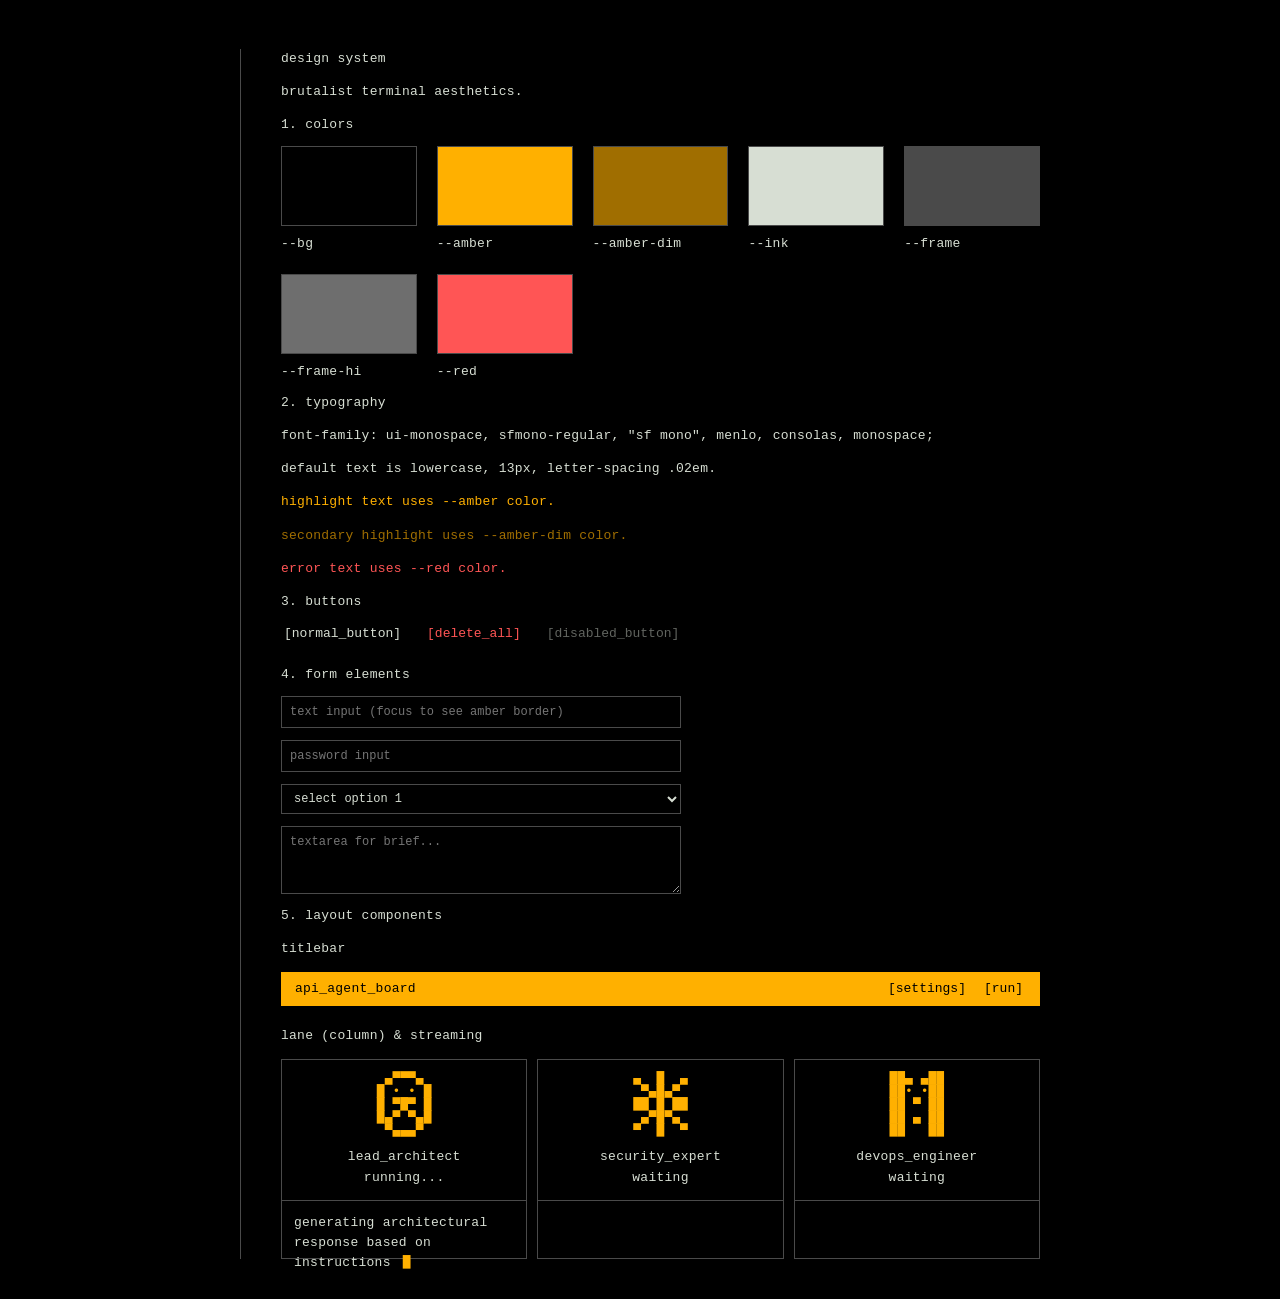
==== design-system.html @ 5b819000 "refactor: simplify into client-side app, add mistral, update UI and docs" ====
<!DOCTYPE html>
<html lang="en">
<head>
  <meta charset="UTF-8">
  <meta name="viewport" content="width=device-width, initial-scale=1.0">
  <title>Design System - API Agent Board</title>
  <style>
    :root {
      --bg: #000000;
      --amber: #ffb000;
      --amber-dim: #a06e00;
      --ink: #d7ded3;
      --frame: #4a4a4a;
      --frame-hi: #6e6e6e;
      --red: #ff5555;
      --mono: ui-monospace, SFMono-Regular, "SF Mono", Menlo, Consolas, monospace;
    }
    
    * { 
      box-sizing: border-box; 
      font-family: var(--mono);
      font-size: 13px;
      font-weight: 400;
      font-style: normal;
    }
    
    body {
      background: var(--bg);
      color: var(--ink);
      font: 13px/1.55 var(--mono);
      letter-spacing: .02em;
      margin: 0;
      padding: 40px;
      text-transform: lowercase;
    }

    ::selection { background: var(--amber); color: #000; }

    .container {
      max-width: 800px;
      margin: 0 auto;
      border-left: 1px solid var(--frame);
      padding-left: 40px;
    }


    /* Colors */
    .color-grid {
      display: grid;
      grid-template-columns: repeat(auto-fill, minmax(120px, 1fr));
      gap: 20px;
    }
    .color-swatch {
      height: 80px;
      border: 1px solid var(--frame);
      margin-bottom: 8px;
    }

    /* Buttons */
    button {
      background: none;
      border: 0;
      padding: 1px 3px;
      font: inherit;
      color: var(--ink);
      cursor: pointer;
      text-transform: lowercase;
    }
    button::before { content: "["; }
    button::after { content: "]"; }
    button:hover:not(:disabled) { background: #000; color: var(--amber); }
    button:disabled { opacity: .45; cursor: default; }

    .btn-danger { color: var(--red); }
    .btn-danger:hover:not(:disabled) { color: var(--red); }

    /* Inputs */
    input, textarea, select {
      display: block;
      width: 100%;
      max-width: 400px;
      background: transparent;
      border: 1px solid var(--frame);
      color: var(--ink);
      font: 12px/1.5 var(--mono);
      padding: 6px 8px;
      caret-color: var(--amber);
      text-transform: lowercase;
      margin-bottom: 12px;
    }
    input:focus, textarea:focus, select:focus {
      outline: none;
      border-color: var(--amber);
    }
    select option { background: #000; color: var(--ink); }

    /* Component Examples */
    .mock-titlebar {
      display: flex;
      align-items: center;
      gap: 12px;
      background: var(--amber);
      color: #000;
      padding: 6px 14px;
      margin-bottom: 20px;
    }
    .mock-titlebar button { color: #000; }
    .mock-titlebar button:hover:not(:disabled) { color: var(--amber); }

    .mock-lane {
      border: 1px solid var(--frame);
      width: 300px;
      height: 200px;
      display: flex;
      flex-direction: column;
    }
    .lane-head {
      padding: 12px 10px;
      border-bottom: 1px solid var(--frame);
      text-align: center;
      perspective: 400px;
    }
    .lane-body {
      padding: 12px;
      flex: 1;
    }
    
    .cursor::after {
      content: "█";
      color: var(--amber);
      animation: blink 0.9s steps(2, start) infinite;
      margin-left: 4px;
    }
    @keyframes blink { 50% { opacity: 0.15; } }

    /* ASCII Tamagotchi Logos */
    .logo {
      margin: 0 0 10px 0;
      color: var(--amber);
      line-height: 1;
      letter-spacing: 0;
      white-space: pre;
      user-select: none;
      font-variant-ligatures: none;
    }
    
    @keyframes bob { 0%, 100% { transform: translateY(0); } 50% { transform: translateY(-3px); } }
    @keyframes spin { from { transform: rotateY(0); } to { transform: rotateY(360deg); } }
    
    .logo[data-provider="openai"] { animation: bob 4.5s ease-in-out infinite; }
    .logo[data-provider="gemini"] { animation: bob 4s ease-in-out infinite; }
    .logo[data-provider="custom"] { animation: bob 5s ease-in-out infinite; }
    .logo.spinning { animation: spin 0.8s ease-in-out; }

  </style>
</head>
<body>
  <div class="container">
    <h1>Design System</h1>
    <p>Brutalist terminal aesthetics.</p>

    <h2>1. Colors</h2>
    <div class="color-grid">
      <div><div class="color-swatch" style="background: var(--bg);"></div><div class="color-label">--bg</div></div>
      <div><div class="color-swatch" style="background: var(--amber);"></div><div class="color-label">--amber</div></div>
      <div><div class="color-swatch" style="background: var(--amber-dim);"></div><div class="color-label">--amber-dim</div></div>
      <div><div class="color-swatch" style="background: var(--ink);"></div><div class="color-label">--ink</div></div>
      <div><div class="color-swatch" style="background: var(--frame);"></div><div class="color-label">--frame</div></div>
      <div><div class="color-swatch" style="background: var(--frame-hi);"></div><div class="color-label">--frame-hi</div></div>
      <div><div class="color-swatch" style="background: var(--red);"></div><div class="color-label">--red</div></div>
    </div>

    <h2>2. Typography</h2>
    <p>font-family: ui-monospace, SFMono-Regular, "SF Mono", Menlo, Consolas, monospace;</p>
    <p>default text is lowercase, 13px, letter-spacing .02em.</p>
    <p style="color: var(--amber);">highlight text uses --amber color.</p>
    <p style="color: var(--amber-dim);">secondary highlight uses --amber-dim color.</p>
    <p style="color: var(--red);">error text uses --red color.</p>

    <h2>3. Buttons</h2>
    <div style="display: flex; gap: 20px; margin-bottom: 20px;">
      <button>normal_button</button>
      <button class="btn-danger">delete_all</button>
      <button disabled>disabled_button</button>
    </div>

    <h2>4. Form Elements</h2>
    <input type="text" placeholder="text input (focus to see amber border)">
    <input type="password" placeholder="password input">
    <select>
      <option>select option 1</option>
      <option>select option 2</option>
    </select>
    <textarea rows="3" placeholder="textarea for brief..."></textarea>

    <h2>5. Layout Components</h2>
    
    <h3>Titlebar</h3>
    <div class="mock-titlebar">
      <div>api_agent_board</div>
      <div style="margin-left: auto; display: flex; gap: 12px;">
        <button>settings</button>
        <button>run</button>
      </div>
    </div>

    <h3>Lane (Column) & Streaming</h3>
    <div style="display: flex; gap: 10px;">
      <div class="mock-lane">
        <div class="lane-head">
          <div class="logo" data-provider="openai"></div>
          <div class="role">lead_architect</div>
          <div class="status">running...</div>
        </div>
        <div class="lane-body cursor">
          generating architectural response based on instructions
        </div>
      </div>
      
      <div class="mock-lane">
        <div class="lane-head">
          <div class="logo" data-provider="gemini"></div>
          <div class="role">security_expert</div>
          <div class="status">waiting</div>
        </div>
        <div class="lane-body"></div>
      </div>
      
      <div class="mock-lane">
        <div class="lane-head">
          <div class="logo" data-provider="custom"></div>
          <div class="role">devops_engineer</div>
          <div class="status">waiting</div>
        </div>
        <div class="lane-body"></div>
      </div>
    </div>

  </div>
<script type="module">
  // The marks and their animations are the app's, not a copy: this page shows
  // the real component so it cannot drift from it. Needs to be served over
  // http:// (ES modules are blocked on file://), same as the app itself.
  import { LOGOS, startTamagotchis } from './js/logos.js';

  document.querySelectorAll('.logo').forEach(el => {
    el.textContent = LOGOS[el.dataset.provider] || '';
  });
  startTamagotchis();
</script>
</body>
</html>
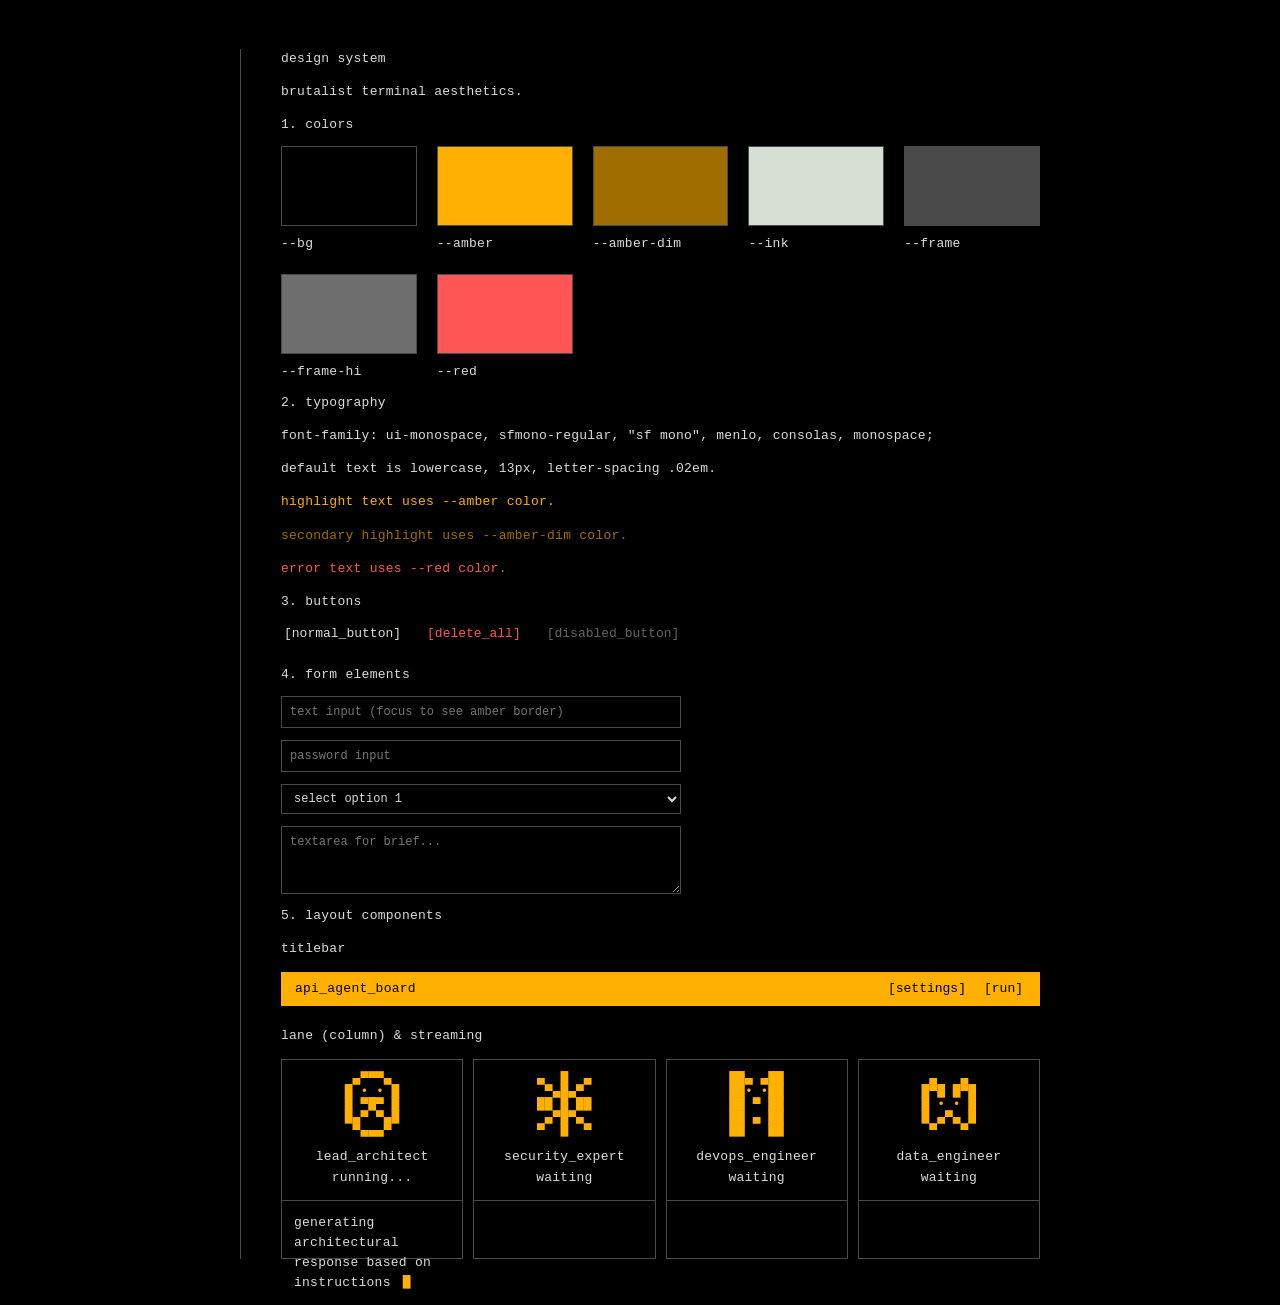
==== commit d9f23e40: "Restore ASCII tamagotchi marks and make their animation robust The marks had been mangled: the opena" ====
--- a/design-system.html
+++ b/design-system.html
@@ -150,6 +150,7 @@
     .logo[data-provider="openai"] { animation: bob 4.5s ease-in-out infinite; }
     .logo[data-provider="gemini"] { animation: bob 4s ease-in-out infinite; }
     .logo[data-provider="custom"] { animation: bob 5s ease-in-out infinite; }
+    .logo[data-provider="mistral"] { animation: bob 4.2s ease-in-out infinite; }
     .logo.spinning { animation: spin 0.8s ease-in-out; }
 
   </style>
@@ -234,6 +235,15 @@
         </div>
         <div class="lane-body"></div>
       </div>
+      
+      <div class="mock-lane">
+        <div class="lane-head">
+          <div class="logo" data-provider="mistral"></div>
+          <div class="role">data_engineer</div>
+          <div class="status">waiting</div>
+        </div>
+        <div class="lane-body"></div>
+      </div>
     </div>
 
   </div>
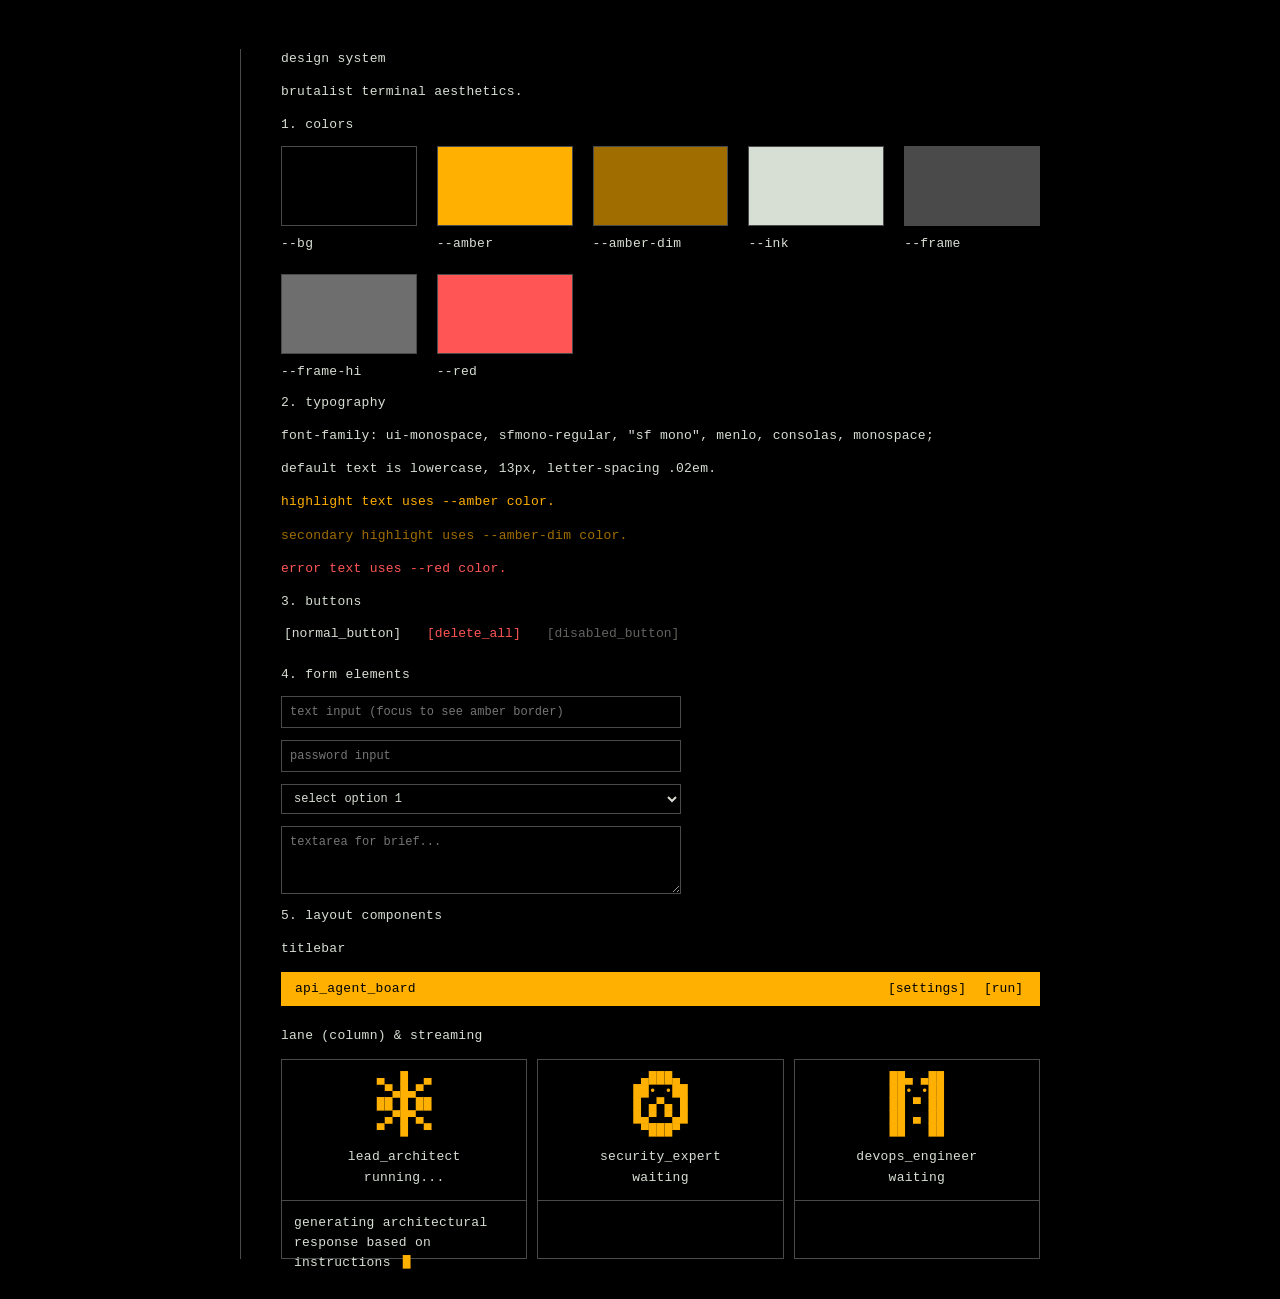
==== commit 5f193233: "Key the lane marks by lane instead of by provider The marks were keyed by service name, so a lane's " ====
--- a/design-system.html
+++ b/design-system.html
@@ -118,7 +118,6 @@
       padding: 12px 10px;
       border-bottom: 1px solid var(--frame);
       text-align: center;
-      perspective: 400px;
     }
     .lane-body {
       padding: 12px;
@@ -133,7 +132,7 @@
     }
     @keyframes blink { 50% { opacity: 0.15; } }
 
-    /* ASCII Tamagotchi Logos */
+    /* ASCII lane marks */
     .logo {
       margin: 0 0 10px 0;
       color: var(--amber);
@@ -143,15 +142,6 @@
       user-select: none;
       font-variant-ligatures: none;
     }
-    
-    @keyframes bob { 0%, 100% { transform: translateY(0); } 50% { transform: translateY(-3px); } }
-    @keyframes spin { from { transform: rotateY(0); } to { transform: rotateY(360deg); } }
-    
-    .logo[data-provider="openai"] { animation: bob 4.5s ease-in-out infinite; }
-    .logo[data-provider="gemini"] { animation: bob 4s ease-in-out infinite; }
-    .logo[data-provider="custom"] { animation: bob 5s ease-in-out infinite; }
-    .logo[data-provider="mistral"] { animation: bob 4.2s ease-in-out infinite; }
-    .logo.spinning { animation: spin 0.8s ease-in-out; }
 
   </style>
 </head>
@@ -209,7 +199,7 @@
     <div style="display: flex; gap: 10px;">
       <div class="mock-lane">
         <div class="lane-head">
-          <div class="logo" data-provider="openai"></div>
+          <div class="logo" data-lane="1"></div>
           <div class="role">lead_architect</div>
           <div class="status">running...</div>
         </div>
@@ -220,7 +210,7 @@
       
       <div class="mock-lane">
         <div class="lane-head">
-          <div class="logo" data-provider="gemini"></div>
+          <div class="logo" data-lane="2"></div>
           <div class="role">security_expert</div>
           <div class="status">waiting</div>
         </div>
@@ -229,34 +219,24 @@
       
       <div class="mock-lane">
         <div class="lane-head">
-          <div class="logo" data-provider="custom"></div>
+          <div class="logo" data-lane="3"></div>
           <div class="role">devops_engineer</div>
           <div class="status">waiting</div>
         </div>
         <div class="lane-body"></div>
       </div>
-      
-      <div class="mock-lane">
-        <div class="lane-head">
-          <div class="logo" data-provider="mistral"></div>
-          <div class="role">data_engineer</div>
-          <div class="status">waiting</div>
-        </div>
-        <div class="lane-body"></div>
-      </div>
+
     </div>
 
   </div>
 <script type="module">
-  // The marks and their animations are the app's, not a copy: this page shows
-  // the real component so it cannot drift from it. Needs to be served over
-  // http:// (ES modules are blocked on file://), same as the app itself.
-  import { LOGOS, startTamagotchis } from './js/logos.js';
+  // The marks are the app's own, not a copy, so this page cannot drift from it.
+  // Needs to be served over http:// (ES modules are blocked on file://).
+  import { LOGOS } from './js/logos.js';
 
   document.querySelectorAll('.logo').forEach(el => {
-    el.textContent = LOGOS[el.dataset.provider] || '';
+    el.textContent = LOGOS['lane' + el.dataset.lane];
   });
-  startTamagotchis();
 </script>
 </body>
 </html>
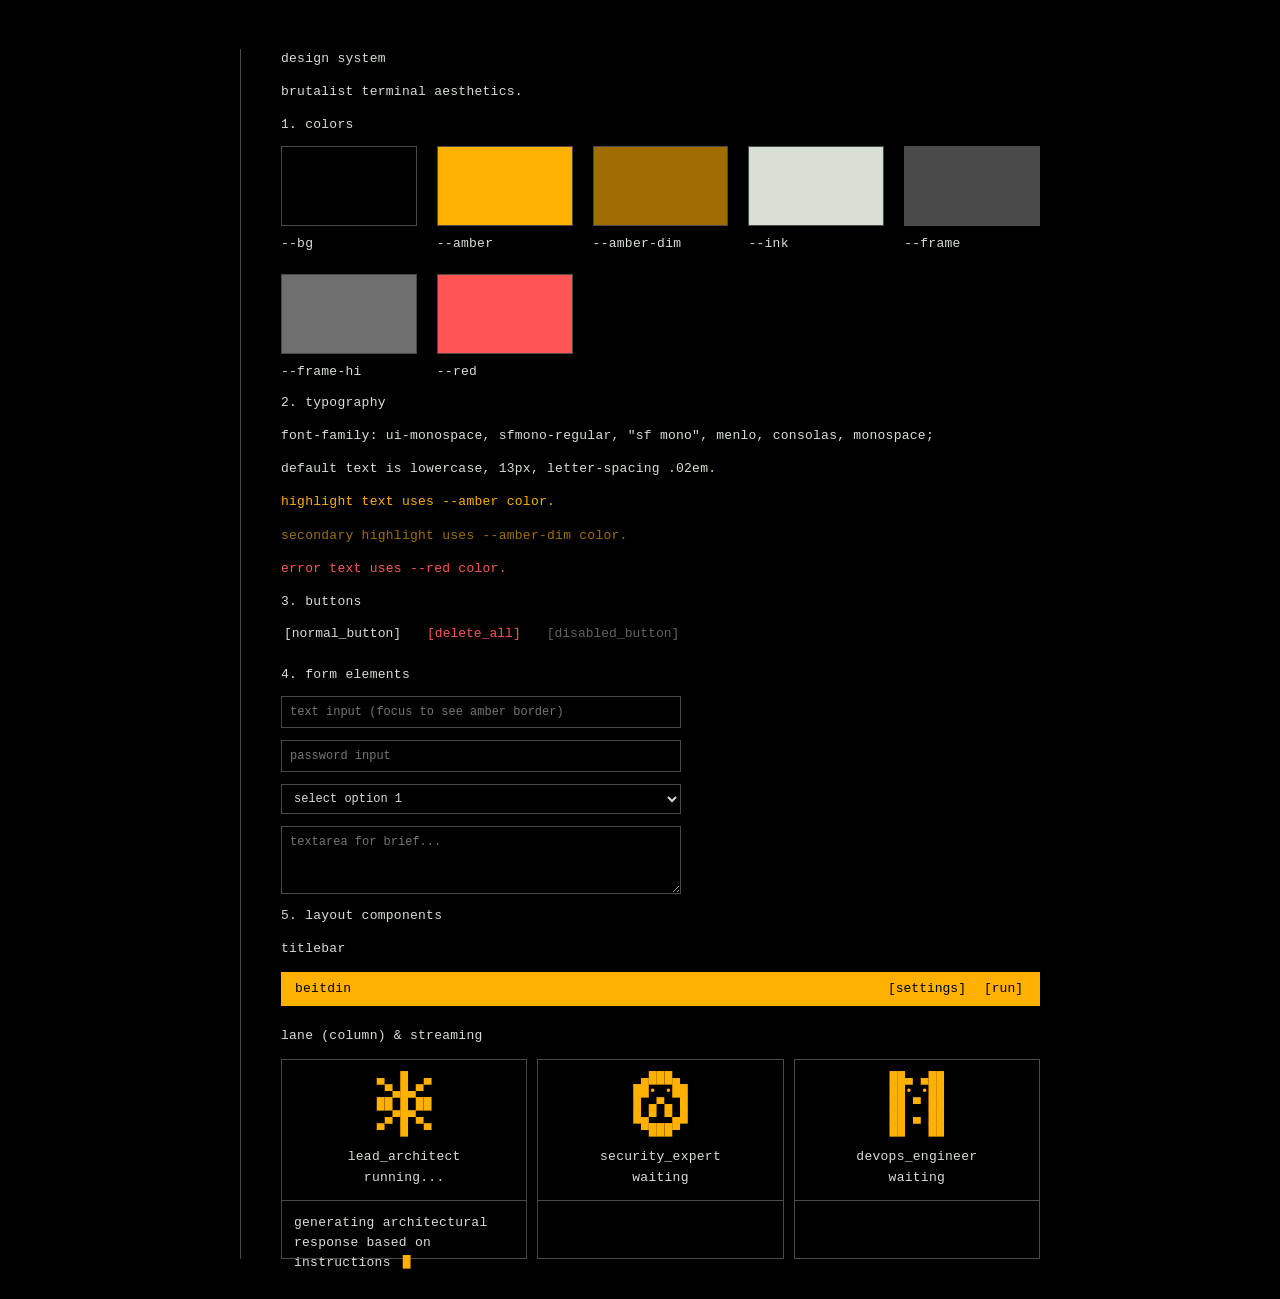
==== commit 6c9d7600: "Rename the app to beitdin A beit din is a rabbinical court and it sits with exactly three judges: on" ====
--- a/design-system.html
+++ b/design-system.html
@@ -3,7 +3,7 @@
 <head>
   <meta charset="UTF-8">
   <meta name="viewport" content="width=device-width, initial-scale=1.0">
-  <title>Design System - API Agent Board</title>
+  <title>Design System - beitdin</title>
   <style>
     :root {
       --bg: #000000;
@@ -188,7 +188,7 @@
     
     <h3>Titlebar</h3>
     <div class="mock-titlebar">
-      <div>api_agent_board</div>
+      <div>beitdin</div>
       <div style="margin-left: auto; display: flex; gap: 12px;">
         <button>settings</button>
         <button>run</button>
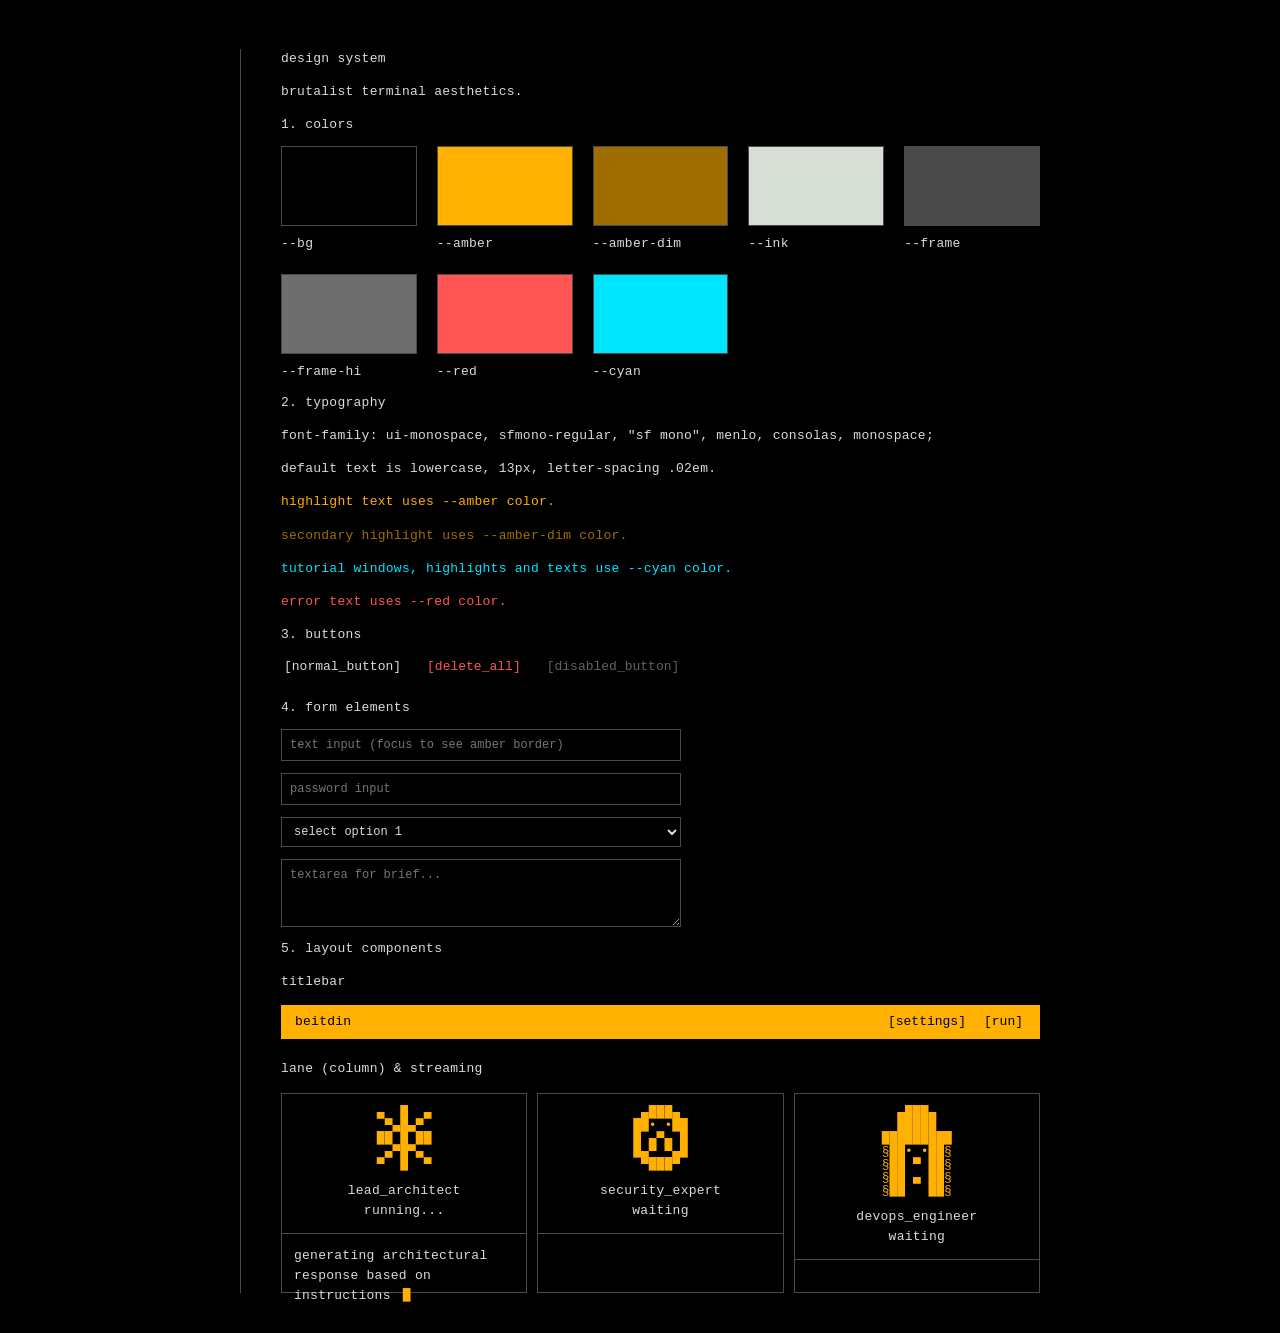
==== commit 3c71b17c: "Add interactive tutorial, transparent favicons, and logical role shift - Add interactive terminal br" ====
--- a/design-system.html
+++ b/design-system.html
@@ -13,6 +13,8 @@
       --frame: #4a4a4a;
       --frame-hi: #6e6e6e;
       --red: #ff5555;
+      --cyan: #00e5ff;
+      --cyan-dim: #008b99;
       --mono: ui-monospace, SFMono-Regular, "SF Mono", Menlo, Consolas, monospace;
     }
     
@@ -159,6 +161,7 @@
       <div><div class="color-swatch" style="background: var(--frame);"></div><div class="color-label">--frame</div></div>
       <div><div class="color-swatch" style="background: var(--frame-hi);"></div><div class="color-label">--frame-hi</div></div>
       <div><div class="color-swatch" style="background: var(--red);"></div><div class="color-label">--red</div></div>
+      <div><div class="color-swatch" style="background: var(--cyan);"></div><div class="color-label">--cyan</div></div>
     </div>
 
     <h2>2. Typography</h2>
@@ -166,6 +169,7 @@
     <p>default text is lowercase, 13px, letter-spacing .02em.</p>
     <p style="color: var(--amber);">highlight text uses --amber color.</p>
     <p style="color: var(--amber-dim);">secondary highlight uses --amber-dim color.</p>
+    <p style="color: var(--cyan);">tutorial windows, highlights and texts use --cyan color.</p>
     <p style="color: var(--red);">error text uses --red color.</p>
 
     <h2>3. Buttons</h2>
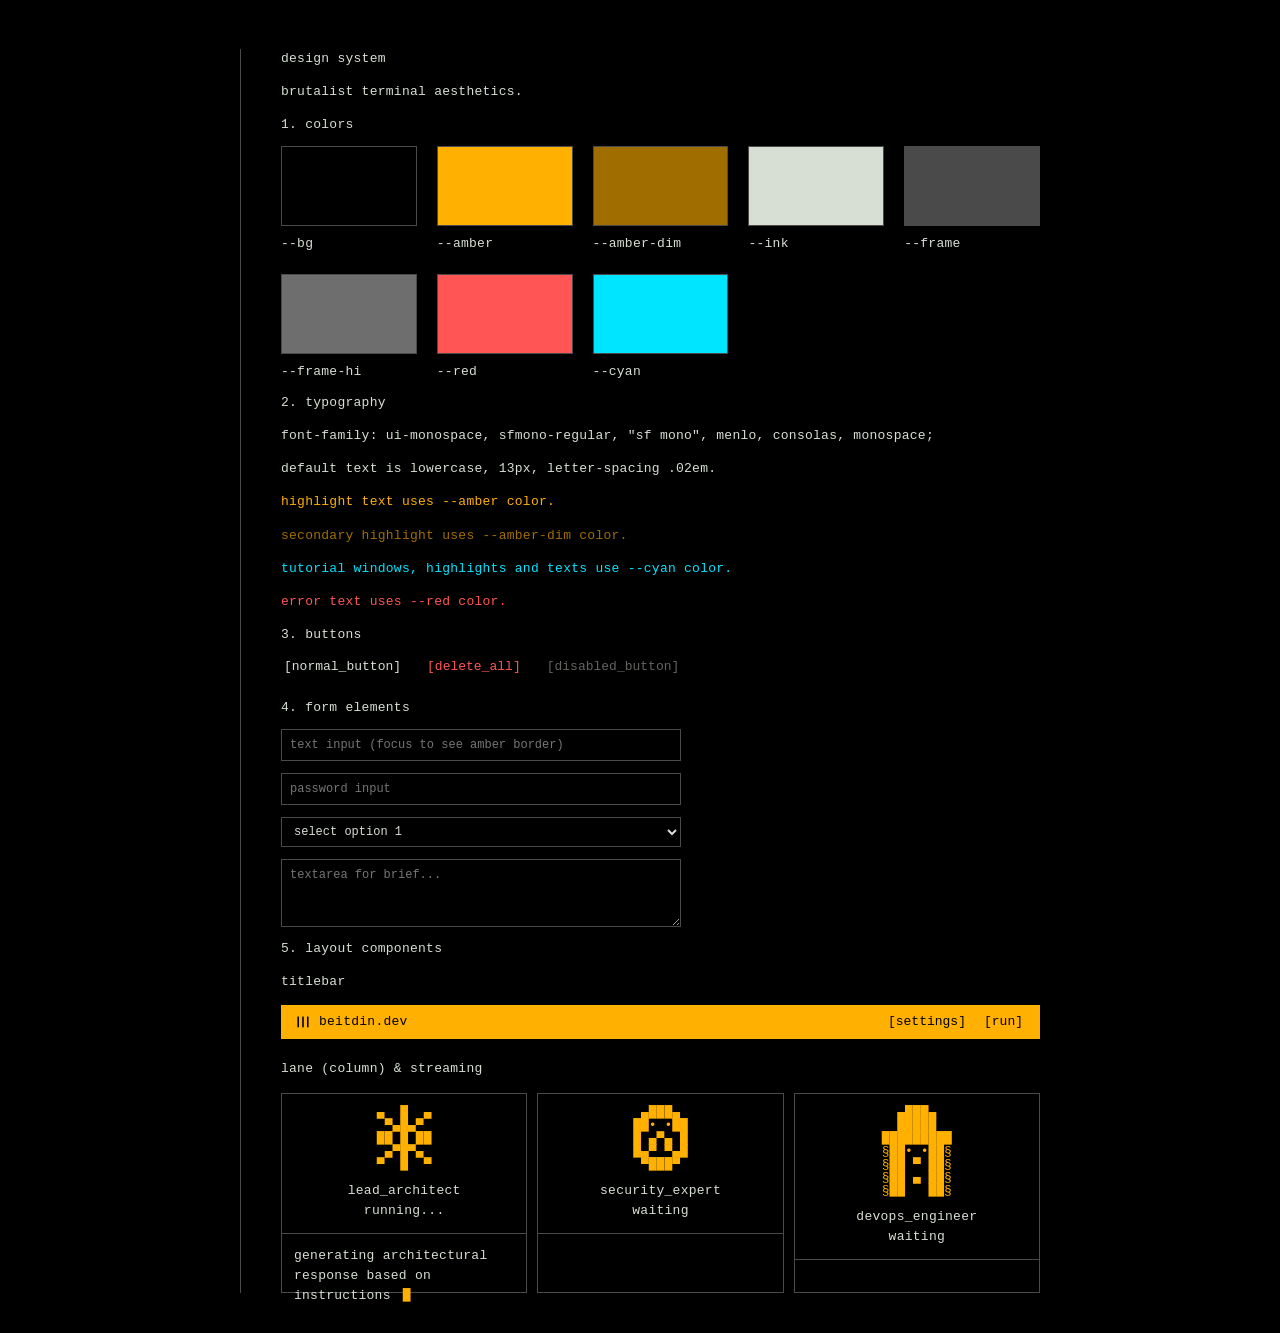
==== commit 23c35339: "Add black logo icon next to beitdin.dev in top navigation bar" ====
--- a/design-system.html
+++ b/design-system.html
@@ -192,7 +192,14 @@
     
     <h3>Titlebar</h3>
     <div class="mock-titlebar">
-      <div>beitdin</div>
+      <div style="display: flex; align-items: center; gap: 8px;">
+        <svg width="16" height="16" viewBox="0 0 100 100" fill="#000" aria-hidden="true" style="display: block; flex-shrink: 0;">
+          <rect x="15" y="16" width="10" height="67"/>
+          <rect x="45" y="16" width="10" height="67"/>
+          <rect x="75" y="16" width="10" height="67"/>
+        </svg>
+        <span>beitdin.dev</span>
+      </div>
       <div style="margin-left: auto; display: flex; gap: 12px;">
         <button>settings</button>
         <button>run</button>
